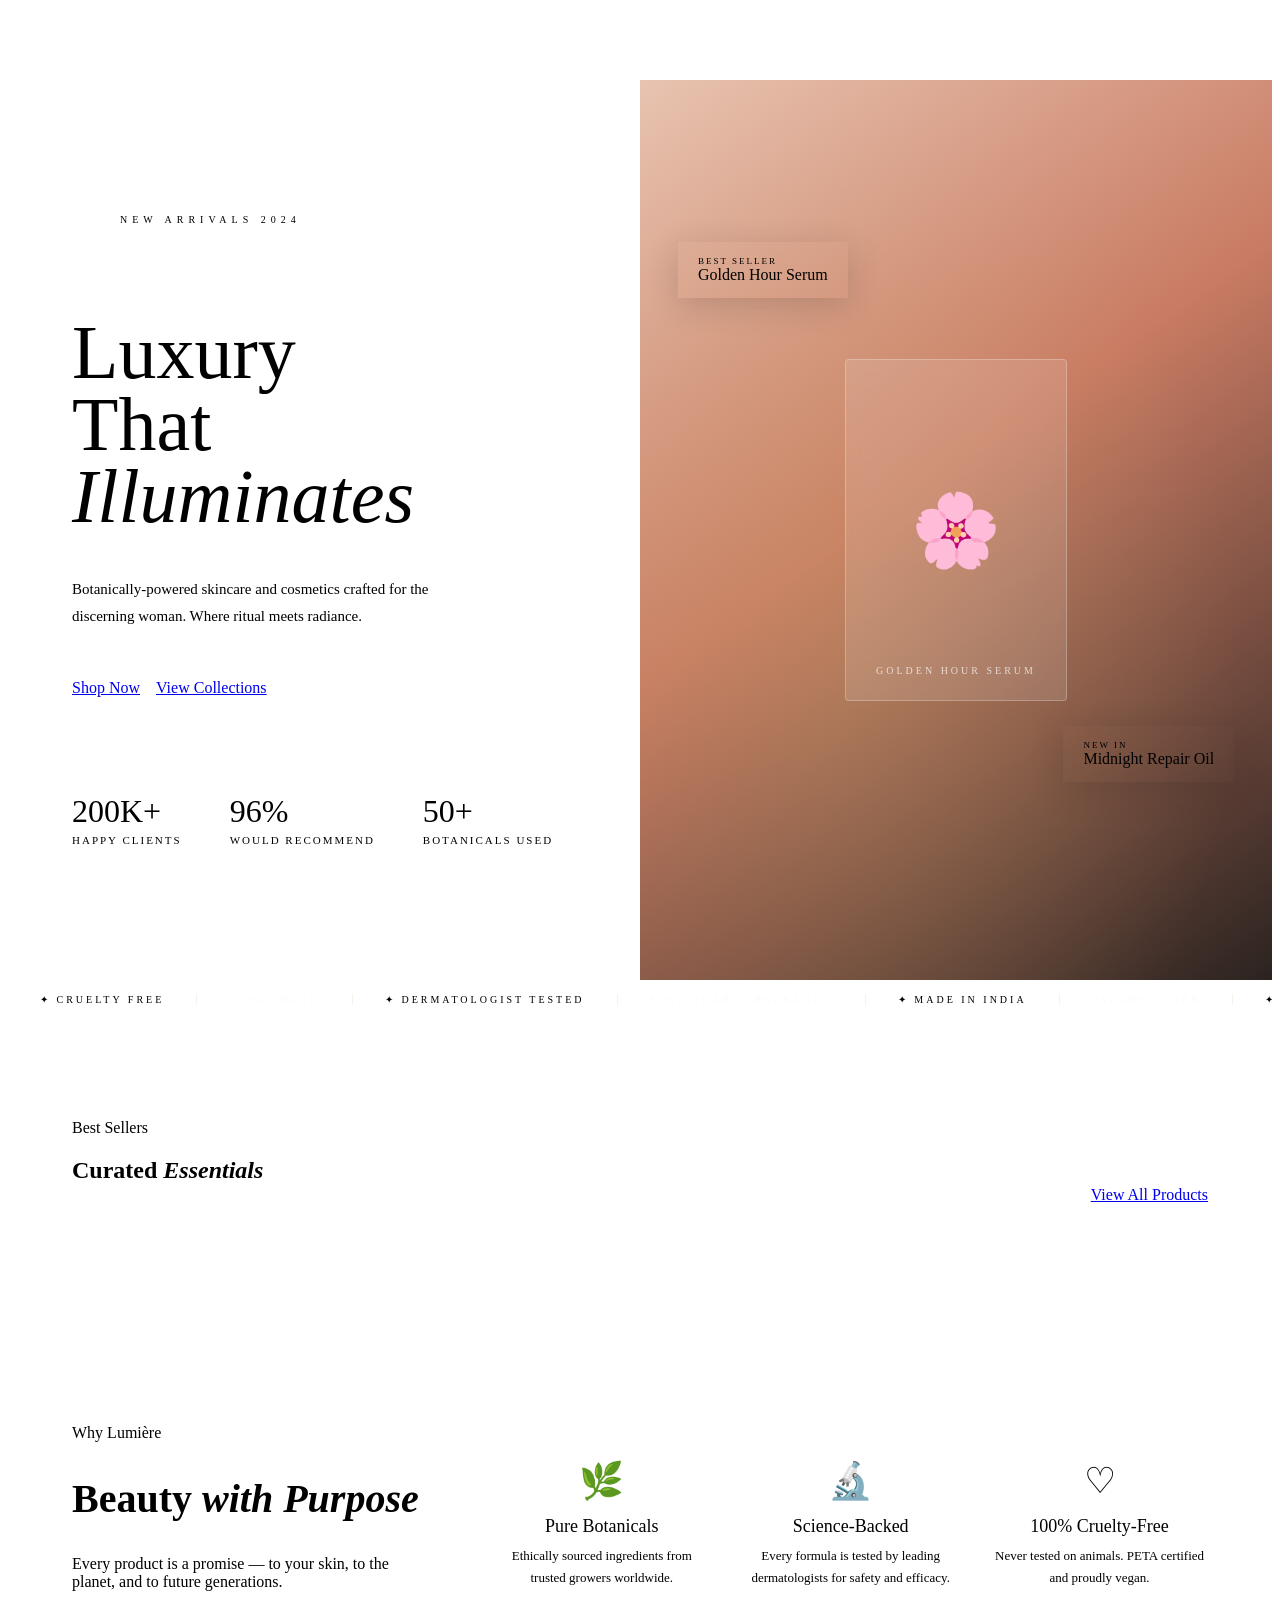
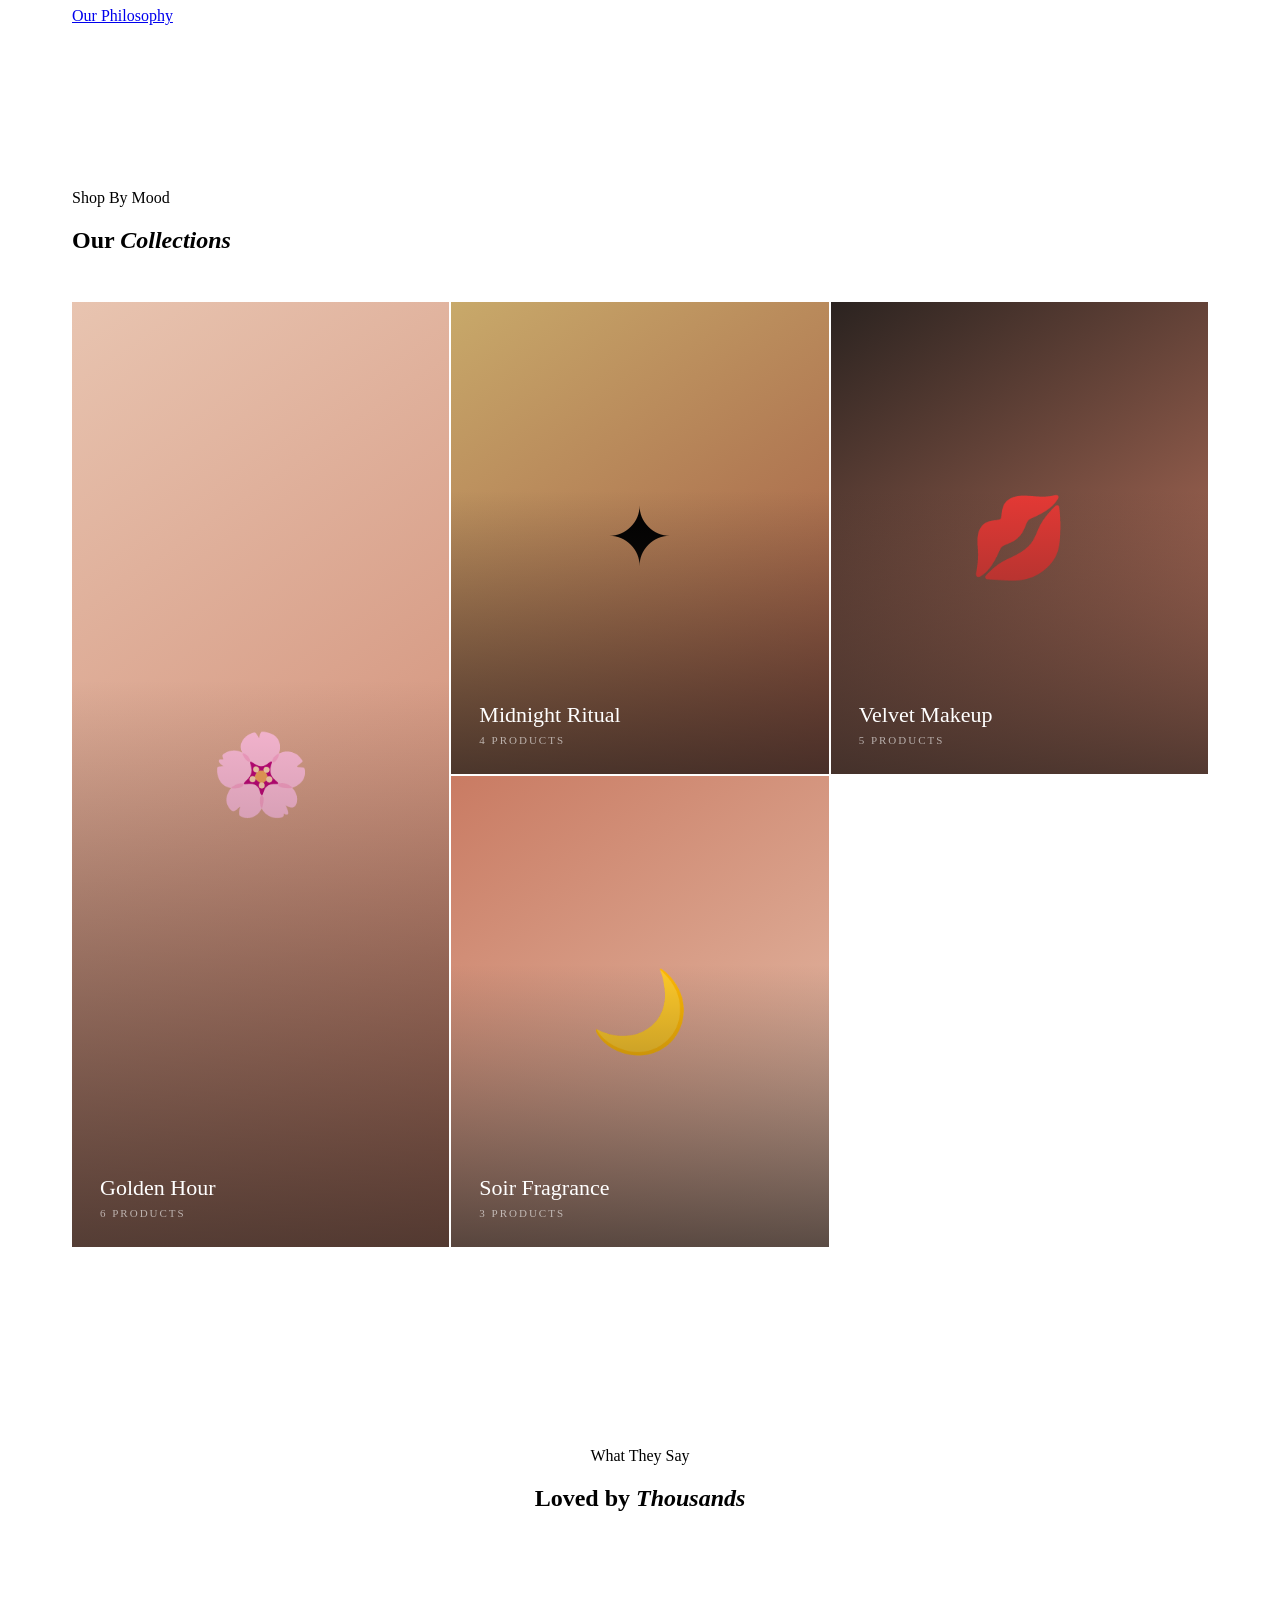
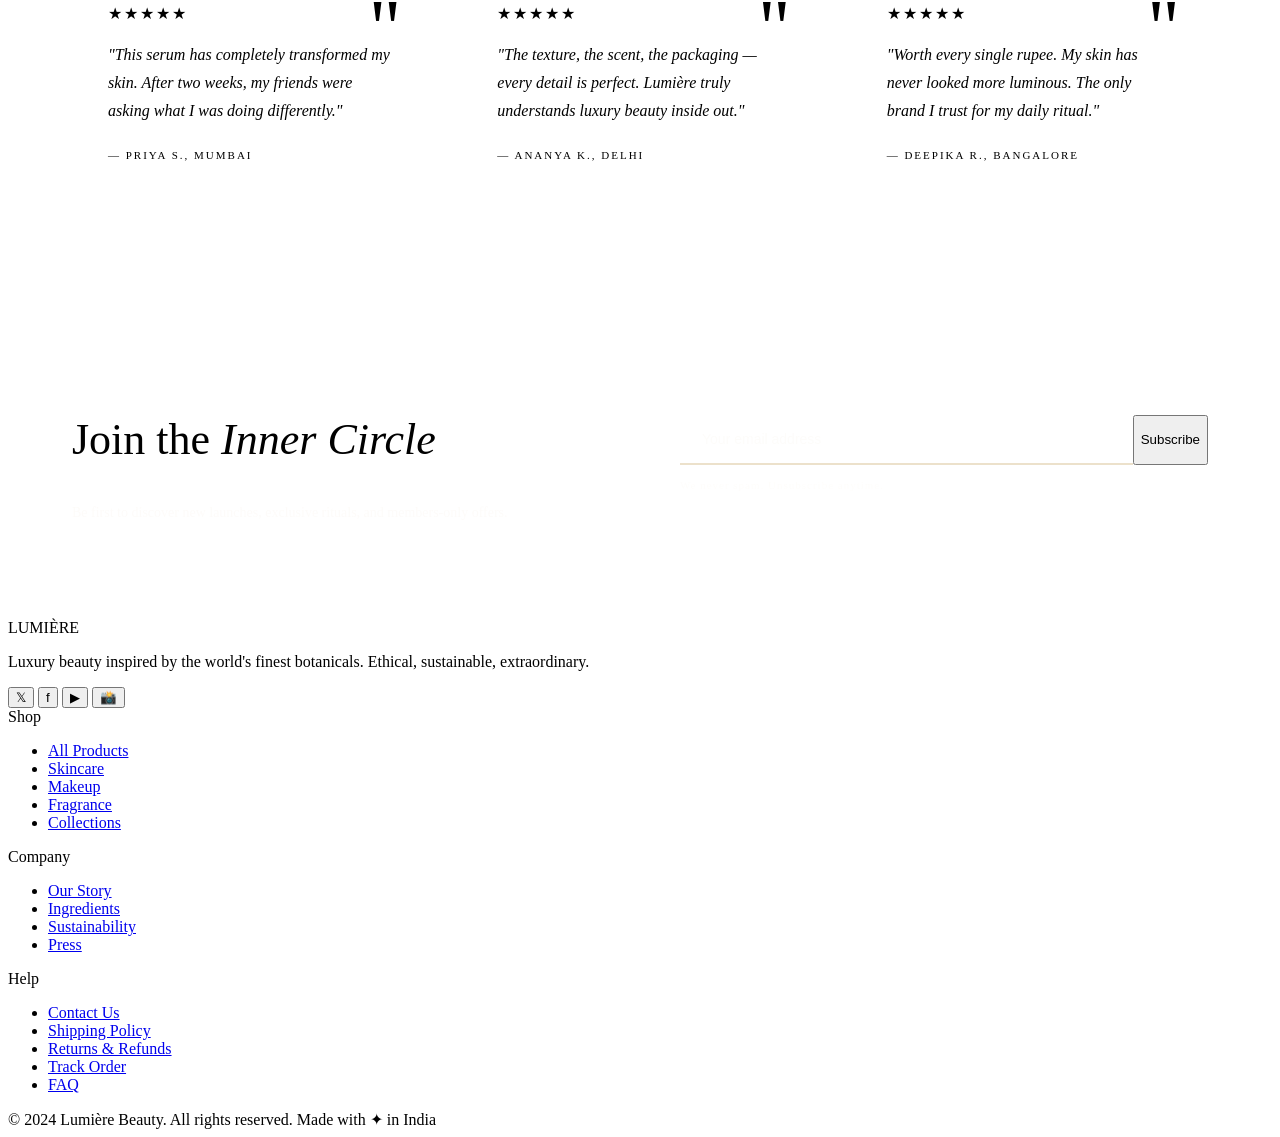
==== index.html @ ad934b2d "Create index.html" ====
<!DOCTYPE html>
<html lang="en">
<head>
<meta charset="UTF-8"><meta name="viewport" content="width=device-width,initial-scale=1">
<title>Lumière Beauty — Luxury Skincare & Cosmetics</title>
<link rel="stylesheet" href="styles.css">
<style>
/* ─── HERO ─── */
.hero {
  min-height:100vh; display:grid; grid-template-columns:1fr 1fr;
  padding-top:72px; overflow:hidden;
}
.hero-left {
  display:flex; flex-direction:column; justify-content:center;
  padding:80px 64px; background:var(--ivory);
}
.hero-eyebrow {
  font-size:10px; letter-spacing:5px; text-transform:uppercase;
  color:var(--gold); display:flex; align-items:center; gap:12px; margin-bottom:28px;
}
.hero-eyebrow::before { content:''; width:36px; height:1px; background:var(--gold); }
.hero-h1 {
  font-family:'Playfair Display',serif; font-size:76px; line-height:0.95;
  color:var(--charcoal); margin-bottom:28px; font-weight:400;
  animation:fadeUp 0.8s 0.2s both;
}
.hero-h1 em { font-style:italic; color:var(--rose); display:block; }
.hero-p {
  font-size:15px; color:var(--warm-gray); line-height:1.85; max-width:400px;
  margin-bottom:48px; animation:fadeUp 0.8s 0.4s both;
}
.hero-cta { display:flex; gap:16px; flex-wrap:wrap; animation:fadeUp 0.8s 0.6s both; }
.hero-stats {
  display:flex; gap:48px; margin-top:64px; border-top:1px solid var(--light-border);
  padding-top:32px; animation:fadeUp 0.8s 0.8s both;
}
.stat-val { font-family:'Playfair Display',serif; font-size:32px; color:var(--charcoal); }
.stat-label { font-size:11px; letter-spacing:2px; text-transform:uppercase; color:var(--warm-gray); margin-top:4px; }
.hero-right {
  position:relative; overflow:hidden;
  background:linear-gradient(145deg,#e8c4b0 0%,#c97b63 45%,#2b2320 100%);
}
.hero-right::before {
  content:''; position:absolute; inset:0;
  background:radial-gradient(ellipse at 35% 65%, rgba(200,169,106,0.28) 0%, transparent 65%);
}
.hero-visual {
  position:absolute; inset:0; display:flex; align-items:center; justify-content:center;
  flex-direction:column; gap:16px;
}
.hero-bottle {
  width:220px; height:340px; background:rgba(255,255,255,0.12);
  border:1px solid rgba(255,255,255,0.25); border-radius:4px;
  display:flex; flex-direction:column; align-items:center; justify-content:center;
  backdrop-filter:blur(8px); position:relative;
}
.hero-bottle::before { content:'🌸'; font-size:72px; }
.hero-bottle-label {
  position:absolute; bottom:24px; font-size:10px; letter-spacing:3px;
  text-transform:uppercase; color:rgba(255,255,255,0.7);
}
.hero-tag-float {
  position:absolute; background:var(--ivory); padding:14px 20px;
  box-shadow:0 8px 32px rgba(43,35,32,0.18);
}
.hero-tag-float.tl { top:18%; left:6%; animation:float 3s ease-in-out infinite; }
.hero-tag-float.br { bottom:22%; right:6%; animation:float 3s ease-in-out infinite 1.5s; }
.htf-label { font-size:9px; letter-spacing:2px; text-transform:uppercase; color:var(--warm-gray); }
.htf-val { font-family:'Playfair Display',serif; font-size:16px; color:var(--charcoal); }
@keyframes float { 0%,100%{transform:translateY(0)} 50%{transform:translateY(-10px)} }
@keyframes fadeUp { from{opacity:0;transform:translateY(24px)} to{opacity:1;transform:translateY(0)} }

/* ─── MARQUEE ─── */
.marquee-strip {
  background:var(--charcoal); padding:14px 0; overflow:hidden;
}
.marquee-track {
  display:flex; gap:0; white-space:nowrap;
  animation:marquee 22s linear infinite;
}
.marquee-track span {
  font-size:10px; letter-spacing:3px; text-transform:uppercase;
  color:rgba(250,247,242,0.45); padding:0 32px; border-right:1px solid rgba(200,169,106,0.15);
  flex-shrink:0;
}
.marquee-track span.gold { color:var(--gold); }
@keyframes marquee { from{transform:translateX(0)} to{transform:translateX(-50%)} }

/* ─── FEATURED ─── */
.featured { padding:100px 64px; }
.featured-head { display:flex; align-items:flex-end; justify-content:space-between; margin-bottom:56px; }
.product-grid { display:grid; grid-template-columns:repeat(4,1fr); gap:28px; }

/* ─── BRAND STRIP ─── */
.brand-strip { background:var(--blush); padding:64px; display:grid; grid-template-columns:1fr 2fr; gap:64px; align-items:center; }
.bs-left .section-title { font-size:40px; }
.bs-right { display:grid; grid-template-columns:1fr 1fr 1fr; gap:32px; }
.bs-item { text-align:center; }
.bs-icon { font-size:36px; margin-bottom:14px; }
.bs-title { font-family:'Playfair Display',serif; font-size:18px; color:var(--charcoal); margin-bottom:8px; }
.bs-text { font-size:13px; color:var(--warm-gray); line-height:1.7; }

/* ─── COLLECTIONS TEASER ─── */
.coll-section { padding:100px 64px; background:var(--charcoal); }
.coll-section .section-title { color:var(--ivory); }
.coll-section .section-tag { color:var(--gold); }
.coll-section .section-tag::before, .coll-section .section-tag::after { background:var(--gold); }
.coll-grid { display:grid; grid-template-columns:1fr 1fr 1fr; gap:2px; margin-top:48px; }
.coll-item {
  position:relative; aspect-ratio:4/5; cursor:pointer;
  overflow:hidden; transition:transform 0.4s;
}
.coll-item:hover { transform:scale(0.98); }
.coll-item:first-child { grid-row:span 2; aspect-ratio:auto; }
.coll-bg {
  position:absolute; inset:0;
  display:flex; align-items:center; justify-content:center; font-size:80px;
}
.coll-item:nth-child(1) .coll-bg { background:linear-gradient(145deg,#e8c4b0,#c97b63); }
.coll-item:nth-child(2) .coll-bg { background:linear-gradient(145deg,#c8a96a,#9e5240); }
.coll-item:nth-child(3) .coll-bg { background:linear-gradient(145deg,#2b2320,#c97b63); }
.coll-item:nth-child(4) .coll-bg { background:linear-gradient(145deg,#c97b63,#e8c4b0); }
.coll-overlay {
  position:absolute; inset:0; background:linear-gradient(to top,rgba(43,35,32,0.75) 0%,transparent 60%);
  display:flex; flex-direction:column; justify-content:flex-end; padding:28px;
}
.coll-name { font-family:'Playfair Display',serif; font-size:22px; color:white; margin-bottom:6px; }
.coll-count { font-size:11px; letter-spacing:2px; text-transform:uppercase; color:rgba(255,255,255,0.6); }

/* ─── TESTIMONIALS ─── */
.testi { padding:100px 64px; }
.testi-grid { display:grid; grid-template-columns:repeat(3,1fr); gap:32px; margin-top:56px; }
.testi-card {
  padding:36px; border:1px solid var(--light-border);
  position:relative; transition:all 0.3s;
}
.testi-card:hover { border-color:var(--gold); box-shadow:0 8px 32px rgba(200,169,106,0.1); }
.testi-stars { color:var(--gold); letter-spacing:2px; margin-bottom:18px; }
.testi-quote {
  font-family:'Playfair Display',serif; font-size:16px; font-style:italic;
  color:var(--charcoal); line-height:1.75; margin-bottom:24px;
}
.testi-author { font-size:11px; letter-spacing:2px; text-transform:uppercase; color:var(--warm-gray); }
.testi-card::before { content:'"'; position:absolute; top:20px; right:28px; font-family:'Playfair Display',serif; font-size:80px; color:var(--blush); line-height:1; }

/* ─── NEWSLETTER ─── */
.nl {
  background:var(--dark); padding:80px 64px; display:grid;
  grid-template-columns:1fr 1fr; gap:80px; align-items:center;
}
.nl-title { font-family:'Playfair Display',serif; font-size:44px; color:var(--ivory); font-weight:400; }
.nl-title em { color:var(--blush); font-style:italic; }
.nl-sub { font-size:14px; color:rgba(250,247,242,0.45); margin-top:14px; line-height:1.7; }
.nl-form { display:flex; gap:0; }
.nl-input {
  flex:1; padding:16px 22px; border:none; border-bottom:2px solid rgba(200,169,106,0.35);
  background:transparent; color:var(--ivory); font-family:'DM Sans',sans-serif; font-size:14px;
  outline:none; transition:border-color 0.3s;
}
.nl-input::placeholder { color:rgba(250,247,242,0.35); }
.nl-input:focus { border-color:var(--gold); }

@media(max-width:1024px) {
  .hero { grid-template-columns:1fr; }
  .hero-right { height:400px; }
  .hero-h1 { font-size:52px; }
  .product-grid { grid-template-columns:repeat(2,1fr); }
  .coll-grid { grid-template-columns:1fr 1fr; }
  .coll-item:first-child { grid-row:span 1; aspect-ratio:4/5; }
  .brand-strip { grid-template-columns:1fr; }
  .nl { grid-template-columns:1fr; }
  .testi-grid { grid-template-columns:1fr 1fr; }
  .featured { padding:72px 32px; }
  .featured-head { flex-direction:column; align-items:flex-start; gap:16px; }
}
@media(max-width:640px) {
  .hero-h1 { font-size:40px; }
  .product-grid { grid-template-columns:1fr 1fr; gap:16px; }
  .testi-grid { grid-template-columns:1fr; }
  .hero-stats { gap:24px; }
}
</style>
</head>
<body>
<script src="shell.js"></script>
<script>injectShell();</script>

<!-- HERO -->
<section class="hero">
  <div class="hero-left">
    <div class="hero-eyebrow">New Arrivals 2024</div>
    <h1 class="hero-h1">Luxury<br>That <em>Illuminates</em></h1>
    <p class="hero-p">Botanically-powered skincare and cosmetics crafted for the discerning woman. Where ritual meets radiance.</p>
    <div class="hero-cta">
      <a href="shop.html" class="btn btn-dark">Shop Now</a>
      <a href="collections.html" class="btn btn-outline">View Collections</a>
    </div>
    <div class="hero-stats">
      <div><div class="stat-val">200K+</div><div class="stat-label">Happy Clients</div></div>
      <div><div class="stat-val">96%</div><div class="stat-label">Would Recommend</div></div>
      <div><div class="stat-val">50+</div><div class="stat-label">Botanicals Used</div></div>
    </div>
  </div>
  <div class="hero-right">
    <div class="hero-visual">
      <div class="hero-bottle"><div class="hero-bottle-label">Golden Hour Serum</div></div>
    </div>
    <div class="hero-tag-float tl"><div class="htf-label">Best Seller</div><div class="htf-val">Golden Hour Serum</div></div>
    <div class="hero-tag-float br"><div class="htf-label">New In</div><div class="htf-val">Midnight Repair Oil</div></div>
  </div>
</section>

<!-- MARQUEE -->
<div class="marquee-strip">
  <div class="marquee-track">
    <span class="gold">✦ Cruelty Free</span><span>100% Vegan</span><span class="gold">✦ Dermatologist Tested</span>
    <span>Sustainably Packaged</span><span class="gold">✦ Made in India</span><span>Paraben Free</span>
    <span class="gold">✦ Cruelty Free</span><span>100% Vegan</span><span class="gold">✦ Dermatologist Tested</span>
    <span>Sustainably Packaged</span><span class="gold">✦ Made in India</span><span>Paraben Free</span>
  </div>
</div>

<!-- FEATURED -->
<section class="featured">
  <div class="featured-head">
    <div>
      <div class="section-tag">Best Sellers</div>
      <h2 class="section-title">Curated <em>Essentials</em></h2>
    </div>
    <a href="shop.html" class="btn btn-outline">View All Products</a>
  </div>
  <div class="product-grid" id="featuredGrid"></div>
</section>

<!-- BRAND STRIP -->
<section class="brand-strip">
  <div class="bs-left">
    <div class="section-tag">Why Lumière</div>
    <h2 class="section-title">Beauty <em>with Purpose</em></h2>
    <p class="section-sub" style="margin-top:16px">Every product is a promise — to your skin, to the planet, and to future generations.</p>
    <a href="about.html" class="btn btn-dark" style="margin-top:32px">Our Philosophy</a>
  </div>
  <div class="bs-right">
    <div class="bs-item"><div class="bs-icon">🌿</div><div class="bs-title">Pure Botanicals</div><div class="bs-text">Ethically sourced ingredients from trusted growers worldwide.</div></div>
    <div class="bs-item"><div class="bs-icon">🔬</div><div class="bs-title">Science-Backed</div><div class="bs-text">Every formula is tested by leading dermatologists for safety and efficacy.</div></div>
    <div class="bs-item"><div class="bs-icon">♡</div><div class="bs-title">100% Cruelty-Free</div><div class="bs-text">Never tested on animals. PETA certified and proudly vegan.</div></div>
  </div>
</section>

<!-- COLLECTIONS TEASER -->
<section class="coll-section">
  <div class="section-tag">Shop By Mood</div>
  <h2 class="section-title">Our <em>Collections</em></h2>
  <div class="coll-grid">
    <div class="coll-item" onclick="location.href='collections.html'">
      <div class="coll-bg">🌸</div>
      <div class="coll-overlay"><div class="coll-name">Golden Hour</div><div class="coll-count">6 Products</div></div>
    </div>
    <div class="coll-item" onclick="location.href='collections.html'">
      <div class="coll-bg">✦</div>
      <div class="coll-overlay"><div class="coll-name">Midnight Ritual</div><div class="coll-count">4 Products</div></div>
    </div>
    <div class="coll-item" onclick="location.href='collections.html'">
      <div class="coll-bg">💋</div>
      <div class="coll-overlay"><div class="coll-name">Velvet Makeup</div><div class="coll-count">5 Products</div></div>
    </div>
    <div class="coll-item" onclick="location.href='collections.html'">
      <div class="coll-bg">🌙</div>
      <div class="coll-overlay"><div class="coll-name">Soir Fragrance</div><div class="coll-count">3 Products</div></div>
    </div>
  </div>
</section>

<!-- TESTIMONIALS -->
<section class="testi">
  <div style="text-align:center">
    <div class="section-tag">What They Say</div>
    <h2 class="section-title">Loved by <em>Thousands</em></h2>
  </div>
  <div class="testi-grid">
    <div class="testi-card">
      <div class="testi-stars">★★★★★</div>
      <p class="testi-quote">"This serum has completely transformed my skin. After two weeks, my friends were asking what I was doing differently."</p>
      <div class="testi-author">— Priya S., Mumbai</div>
    </div>
    <div class="testi-card">
      <div class="testi-stars">★★★★★</div>
      <p class="testi-quote">"The texture, the scent, the packaging — every detail is perfect. Lumière truly understands luxury beauty inside out."</p>
      <div class="testi-author">— Ananya K., Delhi</div>
    </div>
    <div class="testi-card">
      <div class="testi-stars">★★★★★</div>
      <p class="testi-quote">"Worth every single rupee. My skin has never looked more luminous. The only brand I trust for my daily ritual."</p>
      <div class="testi-author">— Deepika R., Bangalore</div>
    </div>
  </div>
</section>

<!-- NEWSLETTER -->
<section class="nl">
  <div>
    <h2 class="nl-title">Join the <em>Inner Circle</em></h2>
    <p class="nl-sub">Be first to discover new launches, exclusive rituals, and members-only offers.</p>
  </div>
  <div>
    <div class="nl-form">
      <input type="email" class="nl-input" placeholder="Your email address">
      <button class="btn btn-gold" onclick="showToast('You\'re on the list ✦')">Subscribe</button>
    </div>
    <p style="font-size:11px;color:rgba(250,247,242,0.28);margin-top:14px;letter-spacing:1px">We never spam. Unsubscribe anytime.</p>
  </div>
</section>

<!-- FOOTER -->
<footer>
  <div class="footer-grid">
    <div class="footer-logo-wrap">
      <div class="logo">LUMI<span>È</span>RE</div>
      <p class="footer-desc">Luxury beauty inspired by the world's finest botanicals. Ethical, sustainable, extraordinary.</p>
      <div class="footer-socials">
        <button class="social-btn">𝕏</button>
        <button class="social-btn">f</button>
        <button class="social-btn">▶</button>
        <button class="social-btn">📸</button>
      </div>
    </div>
    <div>
      <div class="footer-col-title">Shop</div>
      <ul class="footer-links">
        <li><a href="shop.html">All Products</a></li>
        <li><a href="shop.html">Skincare</a></li>
        <li><a href="shop.html">Makeup</a></li>
        <li><a href="shop.html">Fragrance</a></li>
        <li><a href="collections.html">Collections</a></li>
      </ul>
    </div>
    <div>
      <div class="footer-col-title">Company</div>
      <ul class="footer-links">
        <li><a href="about.html">Our Story</a></li>
        <li><a href="about.html">Ingredients</a></li>
        <li><a href="about.html">Sustainability</a></li>
        <li><a href="contact.html">Press</a></li>
      </ul>
    </div>
    <div>
      <div class="footer-col-title">Help</div>
      <ul class="footer-links">
        <li><a href="contact.html">Contact Us</a></li>
        <li><a href="#">Shipping Policy</a></li>
        <li><a href="#">Returns & Refunds</a></li>
        <li><a href="#">Track Order</a></li>
        <li><a href="#">FAQ</a></li>
      </ul>
    </div>
  </div>
  <div class="footer-bottom">
    <span class="footer-copy">© 2024 Lumière Beauty. All rights reserved.</span>
    <span class="footer-copy">Made with ✦ in India</span>
  </div>
</footer>

<script src="products.js"></script>
<script src="cart.js"></script>
<script>
  const grid = document.getElementById('featuredGrid');
  PRODUCTS.slice(0,4).forEach(p => {
    const card = document.createElement('div');
    card.className = 'product-card';
    card.innerHTML = `
      <div class="product-img-wrap">
        <div class="emoji">${p.icon}</div>
        ${p.badge ? `<div class="product-badge ${p.badge==='Sale'?'sale':p.badge==='New'?'new':''}">${p.badge}</div>` : ''}
        <div class="product-overlay">
          <button class="quick-add" onclick="event.stopPropagation();addToCart({id:${p.id},name:'${p.name}',sub:'${p.sub}',price:${p.price},icon:'${p.icon}'})">Add to Bag</button>
        </div>
      </div>
      <div class="product-name">${p.name}</div>
      <div class="product-cat">${p.sub}</div>
      <div>
        <span class="product-price">₹${p.price.toLocaleString('en-IN')}</span>
        ${p.old ? `<span class="product-price-old">₹${p.old.toLocaleString('en-IN')}</span>` : ''}
      </div>`;
    card.onclick = () => location.href = `product.html?id=${p.id}`;
    grid.appendChild(card);
  });
</script>
</body>
</html>
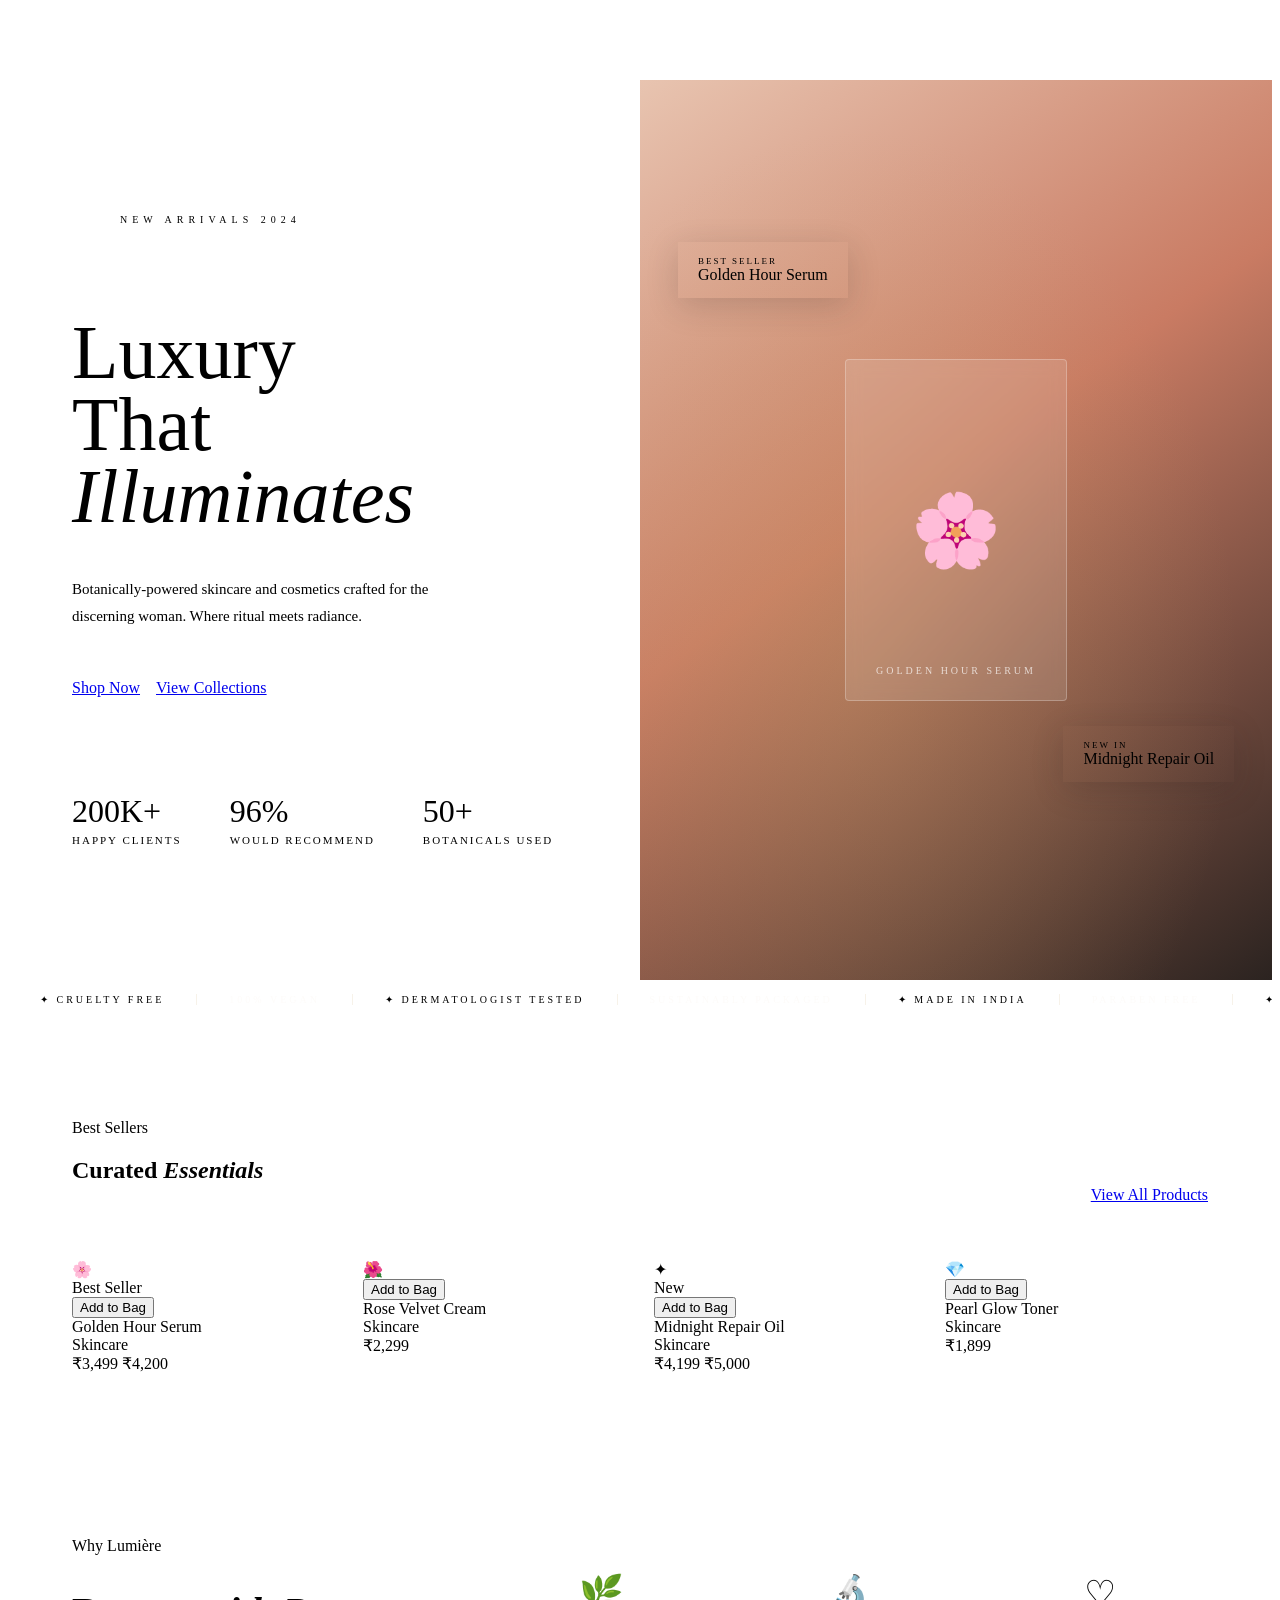
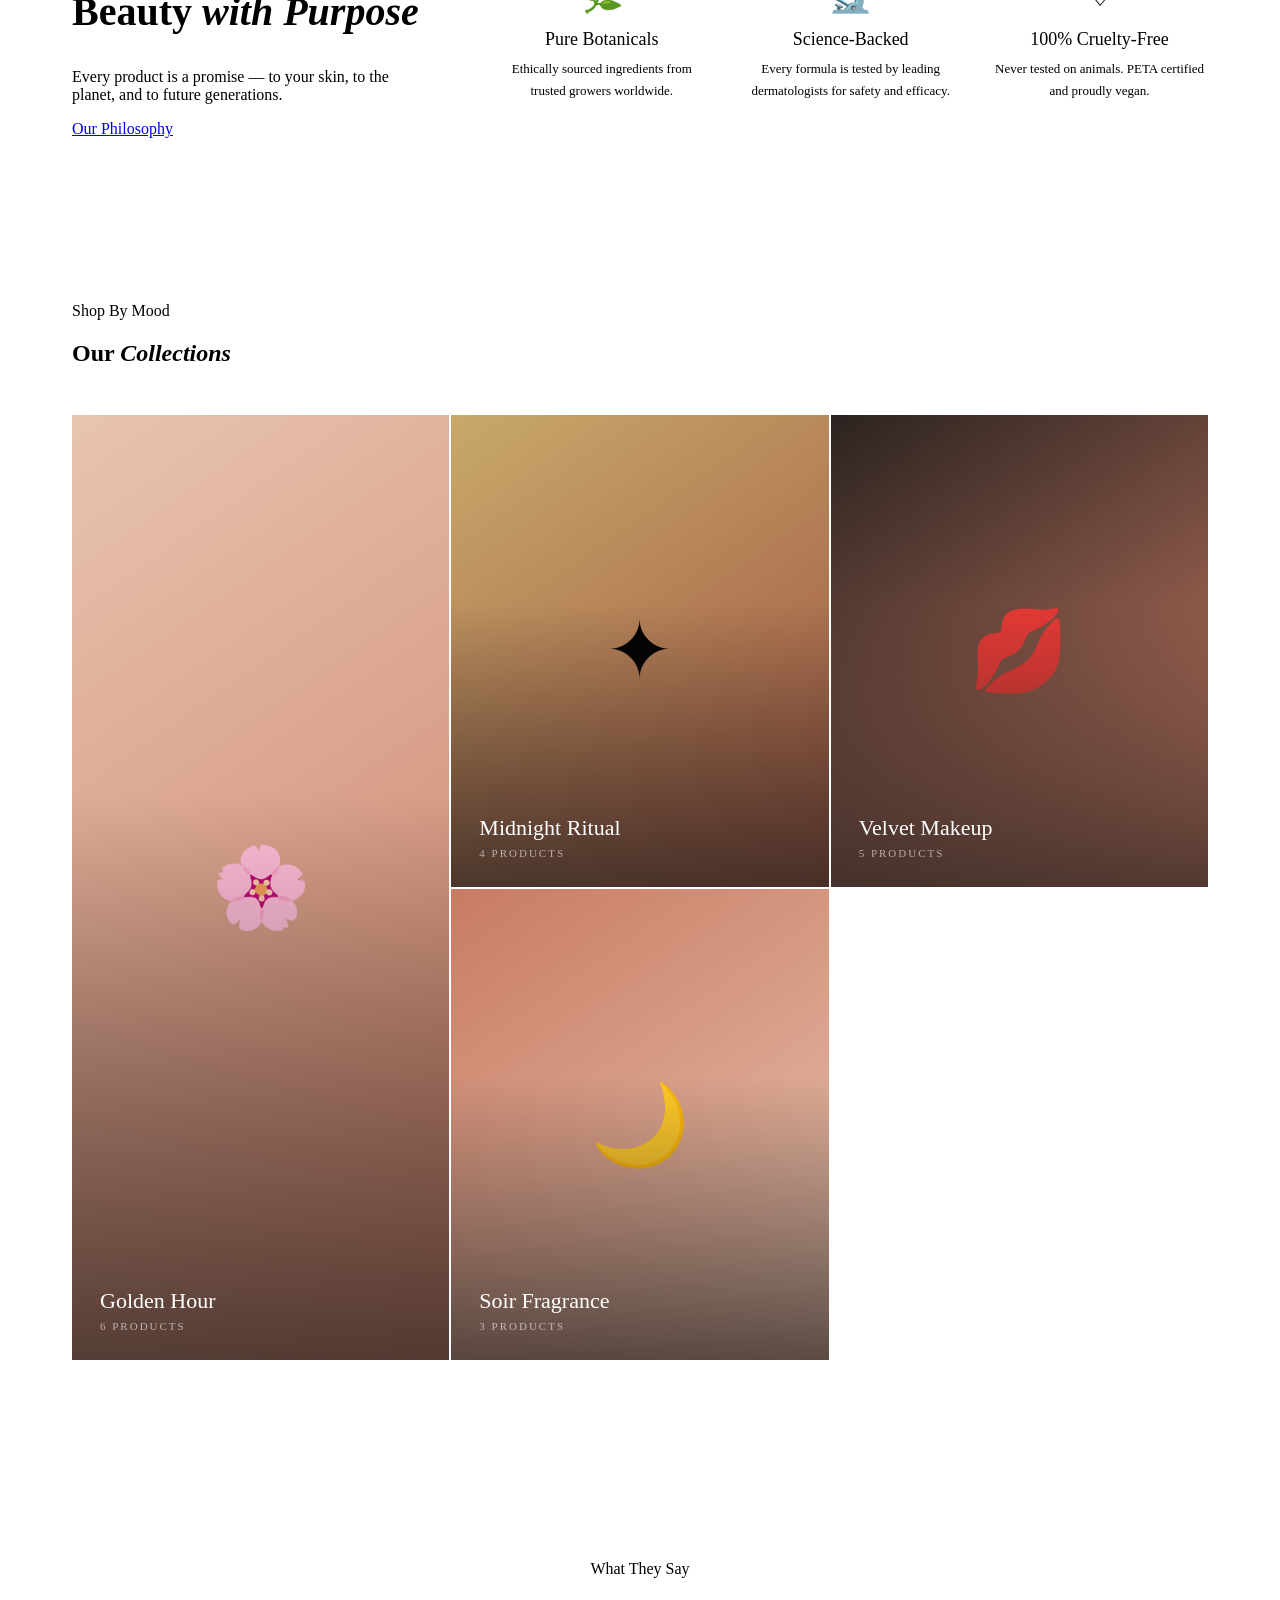
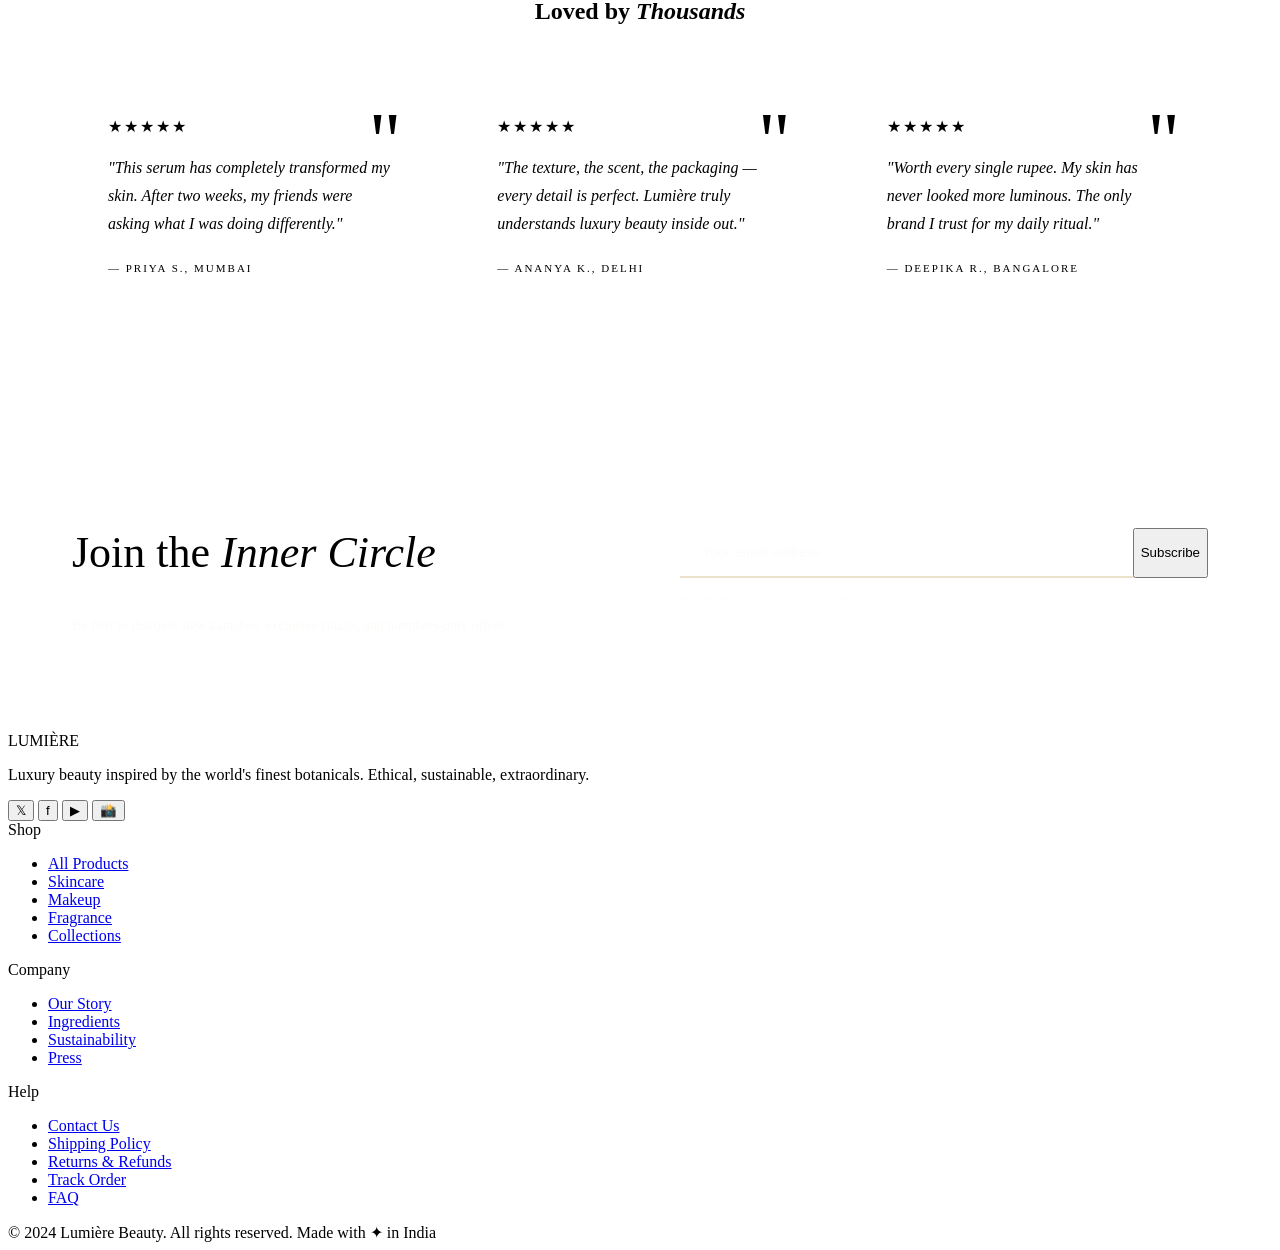
==== commit 5dfb24ce: "Update index.html" ====
--- a/index.html
+++ b/index.html
@@ -1,6 +1,15 @@
 <!DOCTYPE html>
 <html lang="en">
 <head>
+  <!-- Google tag (gtag.js) -->
+<script async src="https://www.googletagmanager.com/gtag/js?id=AW-18022100505"></script>
+<script>
+  window.dataLayer = window.dataLayer || [];
+  function gtag(){dataLayer.push(arguments);}
+  gtag('js', new Date());
+
+  gtag('config', 'AW-18022100505');
+</script>
 <meta charset="UTF-8"><meta name="viewport" content="width=device-width,initial-scale=1">
 <title>Lumière Beauty — Luxury Skincare & Cosmetics</title>
 <link rel="stylesheet" href="styles.css">
